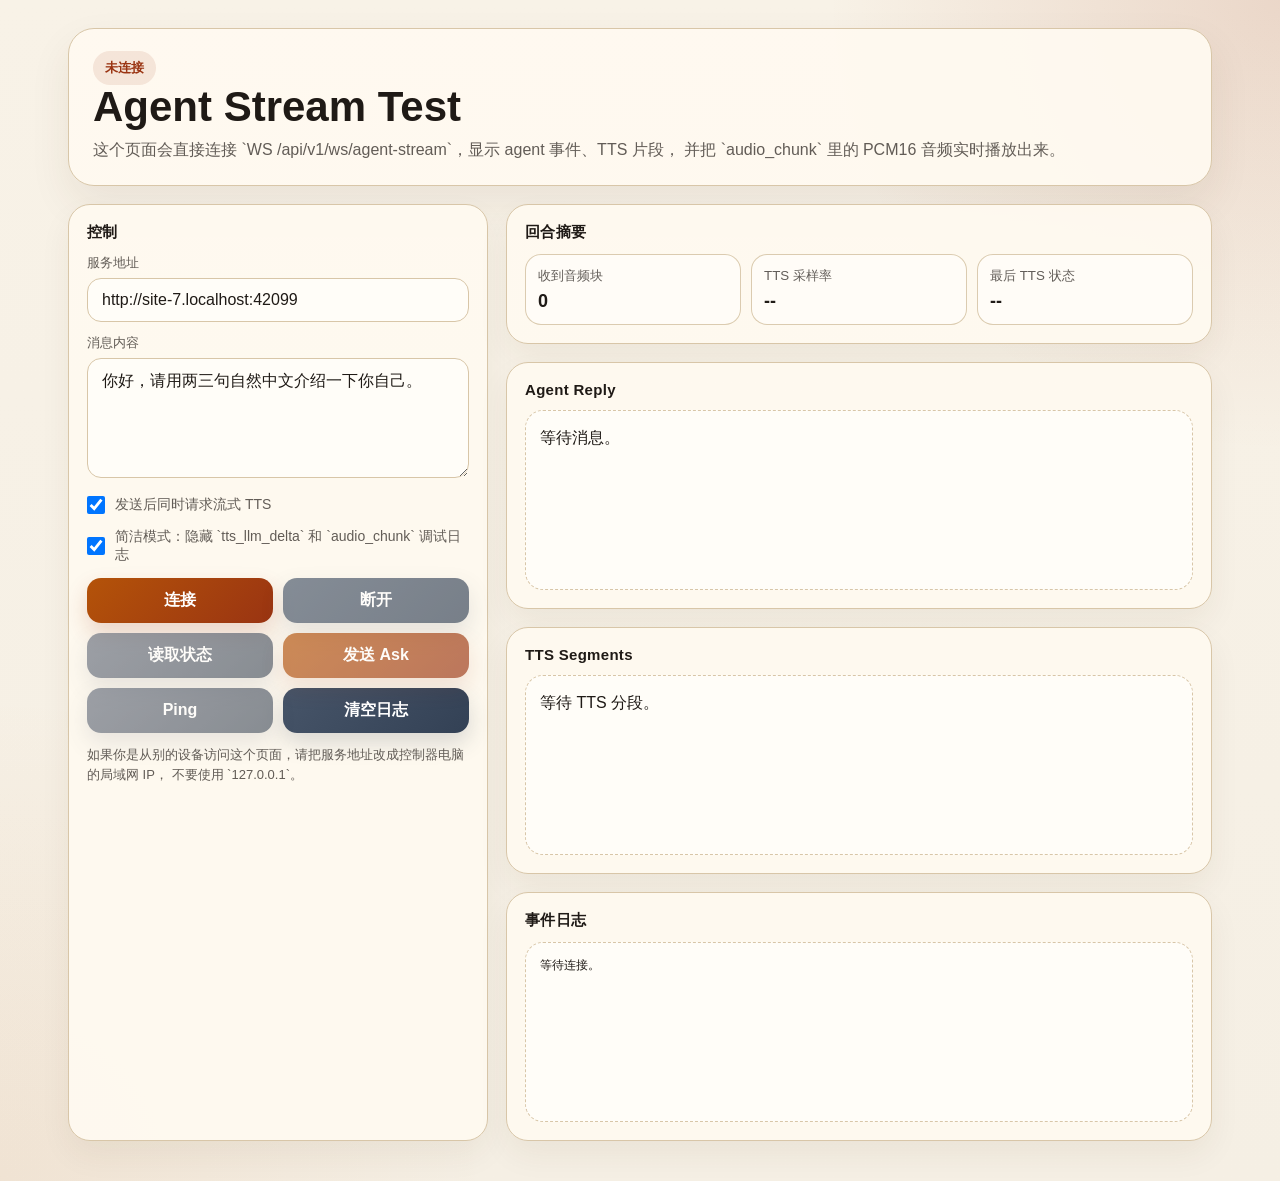
==== Software/Master/quick_control_api/agent_stream_test.html @ 741017a1 "feat: Enhance QuickControlService with idle scan and follow capabilities - Added IdleScanConfig to m" ====
<!doctype html>
<html lang="zh-CN">
  <head>
    <meta charset="utf-8" />
    <meta name="viewport" content="width=device-width, initial-scale=1" />
    <title>MomoAgent Agent Stream Test</title>
    <style>
      :root {
        --bg: #f5efe4;
        --panel: rgba(255, 250, 241, 0.94);
        --panel-strong: #fffdf8;
        --line: #d8c6a8;
        --ink: #1f1a16;
        --muted: rgba(31, 26, 22, 0.7);
        --accent: #9a3412;
        --accent-2: #b45309;
        --good: #166534;
        --warn: #9a3412;
        --bad: #b91c1c;
      }

      * {
        box-sizing: border-box;
      }

      body {
        margin: 0;
        min-height: 100vh;
        color: var(--ink);
        font-family: "Noto Sans SC", "Source Han Sans SC", sans-serif;
        background:
          radial-gradient(circle at top right, rgba(154, 52, 18, 0.14), transparent 26%),
          radial-gradient(circle at bottom left, rgba(180, 83, 9, 0.08), transparent 28%),
          linear-gradient(180deg, #f8f2e7 0%, var(--bg) 100%);
      }

      main {
        max-width: 1180px;
        margin: 0 auto;
        padding: 28px 18px 40px;
      }

      .hero {
        padding: 22px 24px;
        border: 1px solid var(--line);
        border-radius: 26px;
        background: var(--panel);
        box-shadow: 0 18px 42px rgba(72, 49, 25, 0.08);
      }

      h1 {
        margin: 0 0 8px;
        font-size: clamp(28px, 4vw, 42px);
        line-height: 1.05;
      }

      .subtitle {
        margin: 0;
        color: var(--muted);
        line-height: 1.6;
      }

      .grid {
        display: grid;
        grid-template-columns: minmax(320px, 420px) minmax(0, 1fr);
        gap: 18px;
        margin-top: 18px;
      }

      .panel {
        padding: 18px;
        border: 1px solid var(--line);
        border-radius: 22px;
        background: var(--panel);
        box-shadow: 0 14px 32px rgba(72, 49, 25, 0.06);
      }

      .panel-title {
        margin: 0 0 12px;
        font-size: 15px;
        font-weight: 800;
        letter-spacing: 0.02em;
      }

      label {
        display: block;
        margin: 12px 0 6px;
        font-size: 13px;
        color: var(--muted);
      }

      input,
      textarea,
      button {
        width: 100%;
        border-radius: 14px;
        font: inherit;
      }

      input,
      textarea {
        padding: 12px 14px;
        color: var(--ink);
        border: 1px solid var(--line);
        background: var(--panel-strong);
      }

      textarea {
        min-height: 120px;
        resize: vertical;
      }

      .actions {
        display: grid;
        grid-template-columns: repeat(2, minmax(0, 1fr));
        gap: 10px;
        margin-top: 14px;
      }

      button {
        padding: 12px 14px;
        border: none;
        font-weight: 700;
        cursor: pointer;
        color: white;
        background: linear-gradient(135deg, var(--accent-2), var(--accent));
        box-shadow: 0 10px 22px rgba(154, 52, 18, 0.18);
      }

      button.secondary {
        background: linear-gradient(135deg, #475569, #334155);
        box-shadow: 0 10px 22px rgba(51, 65, 85, 0.18);
      }

      button.ghost {
        background: linear-gradient(135deg, #6b7280, #4b5563);
        box-shadow: 0 10px 22px rgba(75, 85, 99, 0.18);
      }

      button:disabled {
        cursor: wait;
        opacity: 0.66;
      }

      .inline {
        display: flex;
        align-items: center;
        gap: 10px;
        margin-top: 14px;
        color: var(--muted);
        font-size: 14px;
      }

      .inline input[type="checkbox"] {
        width: 18px;
        height: 18px;
        margin: 0;
      }

      .status-pill {
        display: inline-flex;
        align-items: center;
        gap: 8px;
        padding: 8px 12px;
        border-radius: 999px;
        background: rgba(154, 52, 18, 0.10);
        color: var(--accent);
        font-size: 13px;
        font-weight: 700;
      }

      .status-pill.good {
        background: rgba(22, 101, 52, 0.10);
        color: var(--good);
      }

      .status-pill.bad {
        background: rgba(185, 28, 28, 0.10);
        color: var(--bad);
      }

      .stack {
        display: grid;
        gap: 18px;
      }

      .log,
      .reply {
        min-height: 180px;
        padding: 14px;
        border: 1px dashed var(--line);
        border-radius: 18px;
        background: var(--panel-strong);
        white-space: pre-wrap;
        word-break: break-word;
        line-height: 1.6;
      }

      .log {
        max-height: 440px;
        overflow: auto;
        font-family: "SFMono-Regular", "JetBrains Mono", monospace;
        font-size: 12px;
      }

      .meta-grid {
        display: grid;
        grid-template-columns: repeat(3, minmax(0, 1fr));
        gap: 10px;
      }

      .meta {
        padding: 12px;
        border-radius: 16px;
        background: rgba(255, 253, 248, 0.85);
        border: 1px solid rgba(216, 198, 168, 0.9);
      }

      .meta small {
        display: block;
        color: var(--muted);
        margin-bottom: 6px;
      }

      .meta strong {
        display: block;
        font-size: 18px;
      }

      .hint {
        margin-top: 12px;
        color: var(--muted);
        font-size: 13px;
        line-height: 1.6;
      }

      @media (max-width: 960px) {
        .grid {
          grid-template-columns: 1fr;
        }

        .meta-grid {
          grid-template-columns: 1fr;
        }
      }
    </style>
  </head>
  <body>
    <main>
      <section class="hero">
        <div id="statusPill" class="status-pill">未连接</div>
        <h1>Agent Stream Test</h1>
        <p class="subtitle">
          这个页面会直接连接 `WS /api/v1/ws/agent-stream`，显示 agent 事件、TTS 片段，
          并把 `audio_chunk` 里的 PCM16 音频实时播放出来。
        </p>
      </section>

      <section class="grid">
        <div class="panel">
          <h2 class="panel-title">控制</h2>

          <label for="serverBase">服务地址</label>
          <input id="serverBase" />

          <label for="messageInput">消息内容</label>
          <textarea id="messageInput">你好，请用两三句自然中文介绍一下你自己。</textarea>

          <div class="inline">
            <input id="withTts" type="checkbox" checked />
            <span>发送后同时请求流式 TTS</span>
          </div>

          <div class="inline">
            <input id="compactMode" type="checkbox" checked />
            <span>简洁模式：隐藏 `tts_llm_delta` 和 `audio_chunk` 调试日志</span>
          </div>

          <div class="actions">
            <button id="connectBtn" type="button">连接</button>
            <button id="disconnectBtn" class="secondary" type="button">断开</button>
            <button id="statusBtn" class="ghost" type="button">读取状态</button>
            <button id="askBtn" type="button">发送 Ask</button>
            <button id="pingBtn" class="ghost" type="button">Ping</button>
            <button id="clearBtn" class="secondary" type="button">清空日志</button>
          </div>

          <p class="hint">
            如果你是从别的设备访问这个页面，请把服务地址改成控制器电脑的局域网 IP，
            不要使用 `127.0.0.1`。
          </p>
        </div>

        <div class="stack">
          <section class="panel">
            <h2 class="panel-title">回合摘要</h2>
            <div class="meta-grid">
              <div class="meta">
                <small>收到音频块</small>
                <strong id="audioChunkCount">0</strong>
              </div>
              <div class="meta">
                <small>TTS 采样率</small>
                <strong id="sampleRateText">--</strong>
              </div>
              <div class="meta">
                <small>最后 TTS 状态</small>
                <strong id="ttsStateText">--</strong>
              </div>
            </div>
          </section>

          <section class="panel">
            <h2 class="panel-title">Agent Reply</h2>
            <div id="replyBox" class="reply">等待消息。</div>
          </section>

          <section class="panel">
            <h2 class="panel-title">TTS Segments</h2>
            <div id="ttsSegmentsBox" class="reply">等待 TTS 分段。</div>
          </section>

          <section class="panel">
            <h2 class="panel-title">事件日志</h2>
            <div id="logBox" class="log">等待连接。</div>
          </section>
        </div>
      </section>
    </main>

    <script>
      const serverBaseInput = document.getElementById("serverBase");
      const messageInput = document.getElementById("messageInput");
      const withTtsInput = document.getElementById("withTts");
      const compactModeInput = document.getElementById("compactMode");
      const connectBtn = document.getElementById("connectBtn");
      const disconnectBtn = document.getElementById("disconnectBtn");
      const statusBtn = document.getElementById("statusBtn");
      const askBtn = document.getElementById("askBtn");
      const pingBtn = document.getElementById("pingBtn");
      const clearBtn = document.getElementById("clearBtn");
      const statusPill = document.getElementById("statusPill");
      const logBox = document.getElementById("logBox");
      const replyBox = document.getElementById("replyBox");
      const ttsSegmentsBox = document.getElementById("ttsSegmentsBox");
      const audioChunkCount = document.getElementById("audioChunkCount");
      const sampleRateText = document.getElementById("sampleRateText");
      const ttsStateText = document.getElementById("ttsStateText");

      let ws = null;
      let audioContext = null;
      let nextPlayTime = 0;
      let activeSources = new Set();
      let chunkCount = 0;
      let finishStateTimer = null;
      const MIN_AUDIO_LEAD_SEC = 0.12;
      const END_OF_STREAM_PAD_SEC = 0.12;

      function defaultBaseUrl() {
        return `${window.location.protocol}//${window.location.host}`;
      }

      function appendLog(payload) {
        const now = new Date().toLocaleTimeString();
        const text =
          typeof payload === "string" ? payload : JSON.stringify(payload, null, 2);
        logBox.textContent += `${logBox.textContent ? "\n\n" : ""}[${now}] ${text}`;
        logBox.scrollTop = logBox.scrollHeight;
      }

      function appendSegment(text) {
        const content = String(text || "").trim();
        if (!content) {
          return;
        }
        if (
          ttsSegmentsBox.textContent === "等待 TTS 分段。" ||
          ttsSegmentsBox.textContent === "未请求"
        ) {
          ttsSegmentsBox.textContent = content;
          return;
        }
        ttsSegmentsBox.textContent += `\n${content}`;
      }

      function clearFinishStateTimer() {
        if (finishStateTimer) {
          clearTimeout(finishStateTimer);
          finishStateTimer = null;
        }
      }

      function setStatus(text, tone = "normal") {
        statusPill.textContent = text;
        statusPill.className = "status-pill";
        if (tone === "good") {
          statusPill.classList.add("good");
        } else if (tone === "bad") {
          statusPill.classList.add("bad");
        }
      }

      function wsUrlFromBase(baseUrl) {
        const url = new URL(baseUrl);
        url.protocol = url.protocol === "https:" ? "wss:" : "ws:";
        url.pathname = "/api/v1/ws/agent-stream";
        url.search = "";
        url.hash = "";
        return url.toString();
      }

      function resetTurnMetrics() {
        clearFinishStateTimer();
        chunkCount = 0;
        audioChunkCount.textContent = "0";
        sampleRateText.textContent = "--";
        ttsStateText.textContent = "--";
        ttsSegmentsBox.textContent = withTtsInput.checked ? "等待 TTS 分段。" : "未请求";
      }

      function stopScheduledAudio() {
        clearFinishStateTimer();
        for (const source of activeSources) {
          try {
            source.stop();
          } catch (_error) {
          }
        }
        activeSources = new Set();
        if (audioContext) {
          nextPlayTime = audioContext.currentTime;
        } else {
          nextPlayTime = 0;
        }
      }

      function settleFinalTtsState(text) {
        const content = String(text || "").trim() || "done";
        clearFinishStateTimer();
        if (!audioContext) {
          ttsStateText.textContent = content;
          return;
        }
        const remainingSec = Math.max(
          0,
          Number(nextPlayTime || 0) - Number(audioContext.currentTime || 0) + END_OF_STREAM_PAD_SEC
        );
        if (remainingSec <= 0.02) {
          ttsStateText.textContent = content;
          return;
        }
        ttsStateText.textContent = "收尾中";
        finishStateTimer = window.setTimeout(() => {
          finishStateTimer = null;
          ttsStateText.textContent = content;
        }, Math.round(remainingSec * 1000));
      }

      function base64ToArrayBuffer(base64) {
        const binary = atob(base64);
        const bytes = new Uint8Array(binary.length);
        for (let index = 0; index < binary.length; index += 1) {
          bytes[index] = binary.charCodeAt(index);
        }
        return bytes.buffer;
      }

      async function ensureAudioContext() {
        if (!audioContext) {
          audioContext = new AudioContext({ sampleRate: 44100 });
          nextPlayTime = audioContext.currentTime;
        }
        await audioContext.resume();
      }

      async function schedulePcm16(base64, sampleRate) {
        await ensureAudioContext();
        const pcmBuffer = base64ToArrayBuffer(base64);
        const pcm = new Int16Array(pcmBuffer);
        const audioBuffer = audioContext.createBuffer(1, pcm.length, sampleRate);
        const channel = audioBuffer.getChannelData(0);
        for (let index = 0; index < pcm.length; index += 1) {
          channel[index] = pcm[index] / 32768;
        }
        const source = audioContext.createBufferSource();
        source.buffer = audioBuffer;
        source.connect(audioContext.destination);
        activeSources.add(source);
        source.onended = () => activeSources.delete(source);
        nextPlayTime = Math.max(nextPlayTime, audioContext.currentTime + MIN_AUDIO_LEAD_SEC);
        source.start(nextPlayTime);
        nextPlayTime += audioBuffer.duration;
      }

      function setButtonsConnected(connected) {
        connectBtn.disabled = connected;
        disconnectBtn.disabled = !connected;
        statusBtn.disabled = !connected;
        askBtn.disabled = !connected;
        pingBtn.disabled = !connected;
      }

      function closeWs() {
        if (!ws) {
          return;
        }
        try {
          ws.close();
        } catch (_error) {
        }
        ws = null;
      }

      function handleEvent(event) {
        if (event.type === "ready") {
          appendLog(event);
          setStatus("已连接", "good");
          return;
        }
        if (event.type === "status") {
          appendLog(event);
          return;
        }
        if (event.type === "turn_started") {
          appendLog(event);
          resetTurnMetrics();
          replyBox.textContent = "等待 agent 回复...";
          ttsStateText.textContent = event.with_tts ? "准备中" : "未请求";
          stopScheduledAudio();
          return;
        }
        if (event.type === "agent_reply") {
          appendLog(event);
          const reply = event.data?.reply || "";
          replyBox.textContent = reply || "(空回复)";
          return;
        }
        if (event.type === "tts_started") {
          appendLog(event);
          ttsStateText.textContent = "已启动";
          return;
        }
        if (event.type === "tts_unavailable") {
          appendLog(event);
          ttsStateText.textContent = event.data?.error || "不可用";
          return;
        }
        if (event.type === "tts_session_ready") {
          appendLog(event);
          sampleRateText.textContent = String(event.sample_rate || "--");
          ttsStateText.textContent = "流式中";
          return;
        }
        if (event.type === "tts_llm_delta") {
          if (!compactModeInput.checked) {
            appendLog(event);
          }
          return;
        }
        if (event.type === "tts_segment") {
          appendSegment(event.text);
          appendLog(event);
          return;
        }
        if (event.type === "tts_segment_done") {
          appendLog(event);
          return;
        }
        if (event.type === "audio_chunk") {
          chunkCount += 1;
          audioChunkCount.textContent = String(chunkCount);
          sampleRateText.textContent = String(event.sample_rate || "--");
          if (!compactModeInput.checked) {
            appendLog({
              type: "audio_chunk",
              sample_rate: event.sample_rate,
              num_samples: event.num_samples,
              progress: event.progress,
              chunk_index: chunkCount,
            });
          }
          schedulePcm16(event.pcm16_base64, Number(event.sample_rate || 44100)).catch((error) => {
            appendLog({ type: "audio_error", message: String(error?.message || error) });
          });
          return;
        }
        if (event.type === "done" || event.type === "turn_done") {
          appendLog(event);
          const finishReason =
            event.finish_reason ||
            event.data?.turn?.tts?.finish_reason ||
            "done";
          settleFinalTtsState(finishReason);
          return;
        }
        if (event.type === "tts_warning") {
          appendLog(event);
          return;
        }
        if (event.type === "interrupted") {
          appendLog(event);
          settleFinalTtsState("interrupted");
          return;
        }
        if (event.type === "error") {
          appendLog(event);
          setStatus("连接异常", "bad");
          return;
        }
        appendLog(event);
      }

      function connectWs() {
        closeWs();
        stopScheduledAudio();
        setStatus("连接中...");
        const wsUrl = wsUrlFromBase(serverBaseInput.value.trim());
        appendLog(`connecting ${wsUrl}`);
        ws = new WebSocket(wsUrl);

        ws.addEventListener("open", () => {
          setButtonsConnected(true);
        });

        ws.addEventListener("message", (messageEvent) => {
          try {
            const data = JSON.parse(messageEvent.data);
            handleEvent(data);
          } catch (error) {
            appendLog({
              type: "parse_error",
              message: String(error?.message || error),
              raw: String(messageEvent.data || ""),
            });
          }
        });

        ws.addEventListener("close", (event) => {
          appendLog({
            type: "ws_close",
            code: event.code,
            reason: event.reason,
          });
          setButtonsConnected(false);
          setStatus("已断开", "bad");
          ws = null;
        });

        ws.addEventListener("error", () => {
          appendLog({ type: "ws_error", message: "WebSocket 连接失败" });
          setButtonsConnected(false);
          setStatus("连接失败", "bad");
        });
      }

      function sendJson(payload) {
        if (!ws || ws.readyState !== WebSocket.OPEN) {
          appendLog({ type: "local_error", message: "请先连接 WebSocket" });
          return;
        }
        ws.send(JSON.stringify(payload));
      }

      serverBaseInput.value = defaultBaseUrl();
      setButtonsConnected(false);

      connectBtn.addEventListener("click", () => connectWs());
      disconnectBtn.addEventListener("click", () => closeWs());
      statusBtn.addEventListener("click", () => sendJson({ type: "status" }));
      pingBtn.addEventListener("click", () => sendJson({ type: "ping" }));
      askBtn.addEventListener("click", () => {
        sendJson({
          type: "ask",
          message: messageInput.value.trim(),
          with_tts: withTtsInput.checked,
        });
      });
      clearBtn.addEventListener("click", () => {
        logBox.textContent = "";
      });
    </script>
  </body>
</html>
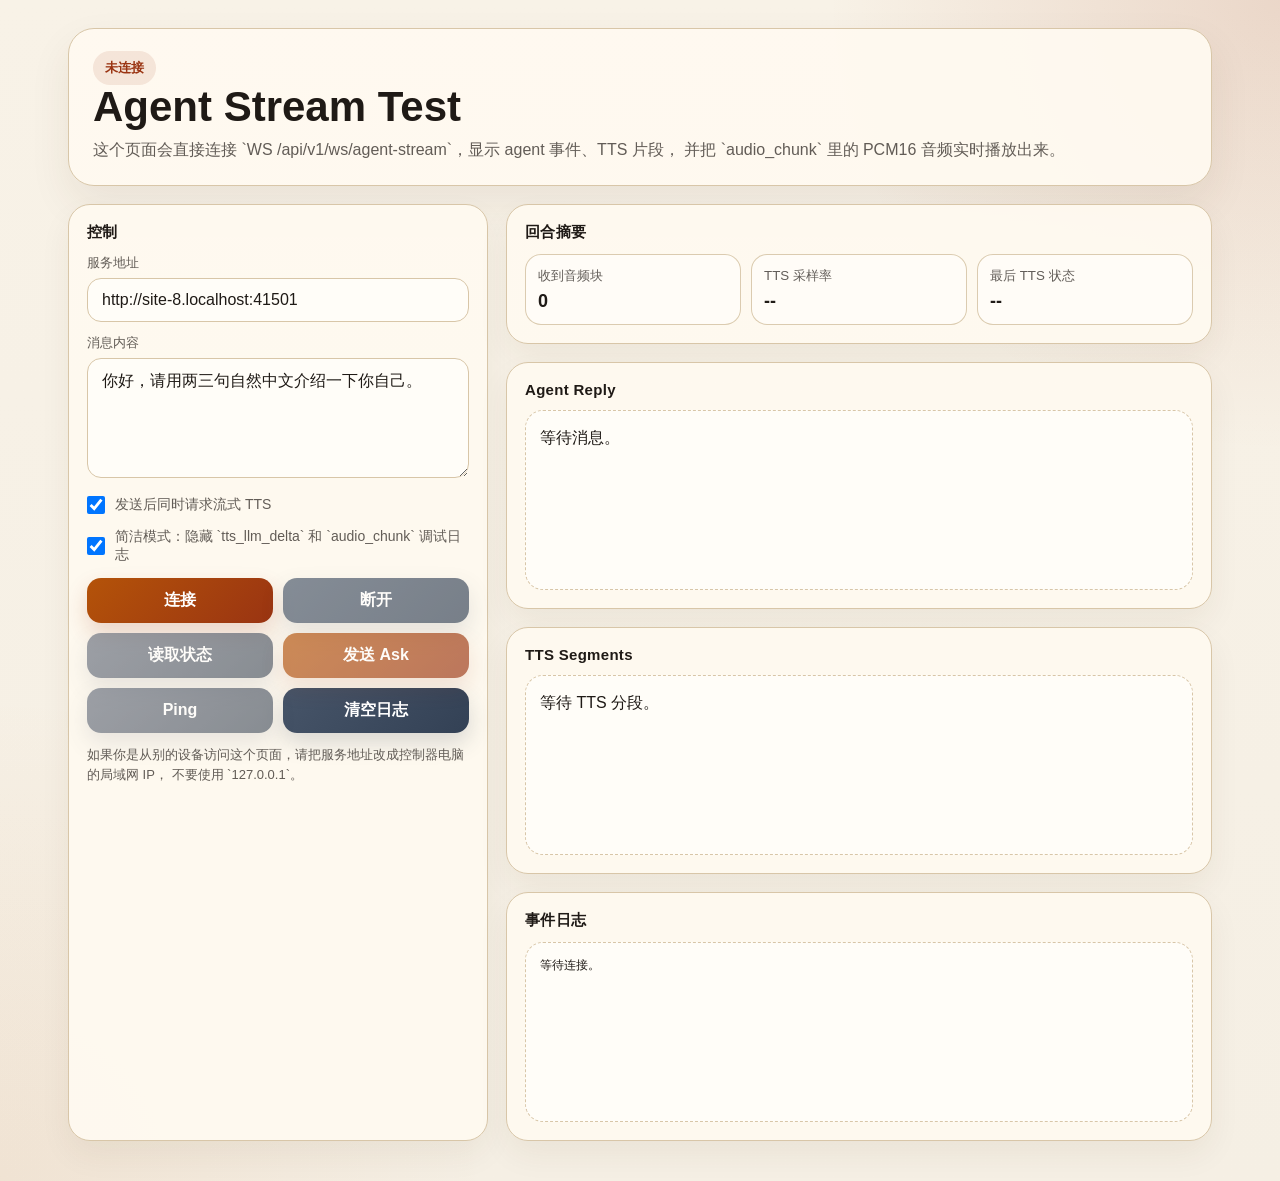
==== commit 5bdd618d: "feat: Implement OpenClaw chat stream bridge and enhance agent streaming capabilities - Added support" ====
--- a/Software/Master/quick_control_api/agent_stream_test.html
+++ b/Software/Master/quick_control_api/agent_stream_test.html
@@ -529,6 +529,20 @@
           stopScheduledAudio();
           return;
         }
+        if (event.type === "agent_accepted") {
+          appendLog(event);
+          return;
+        }
+        if (event.type === "agent_delta") {
+          if (!compactModeInput.checked) {
+            appendLog(event);
+          }
+          const reply = event.data?.reply || event.data?.delta || "";
+          if (reply) {
+            replyBox.textContent = reply;
+          }
+          return;
+        }
         if (event.type === "agent_reply") {
           appendLog(event);
           const reply = event.data?.reply || "";
